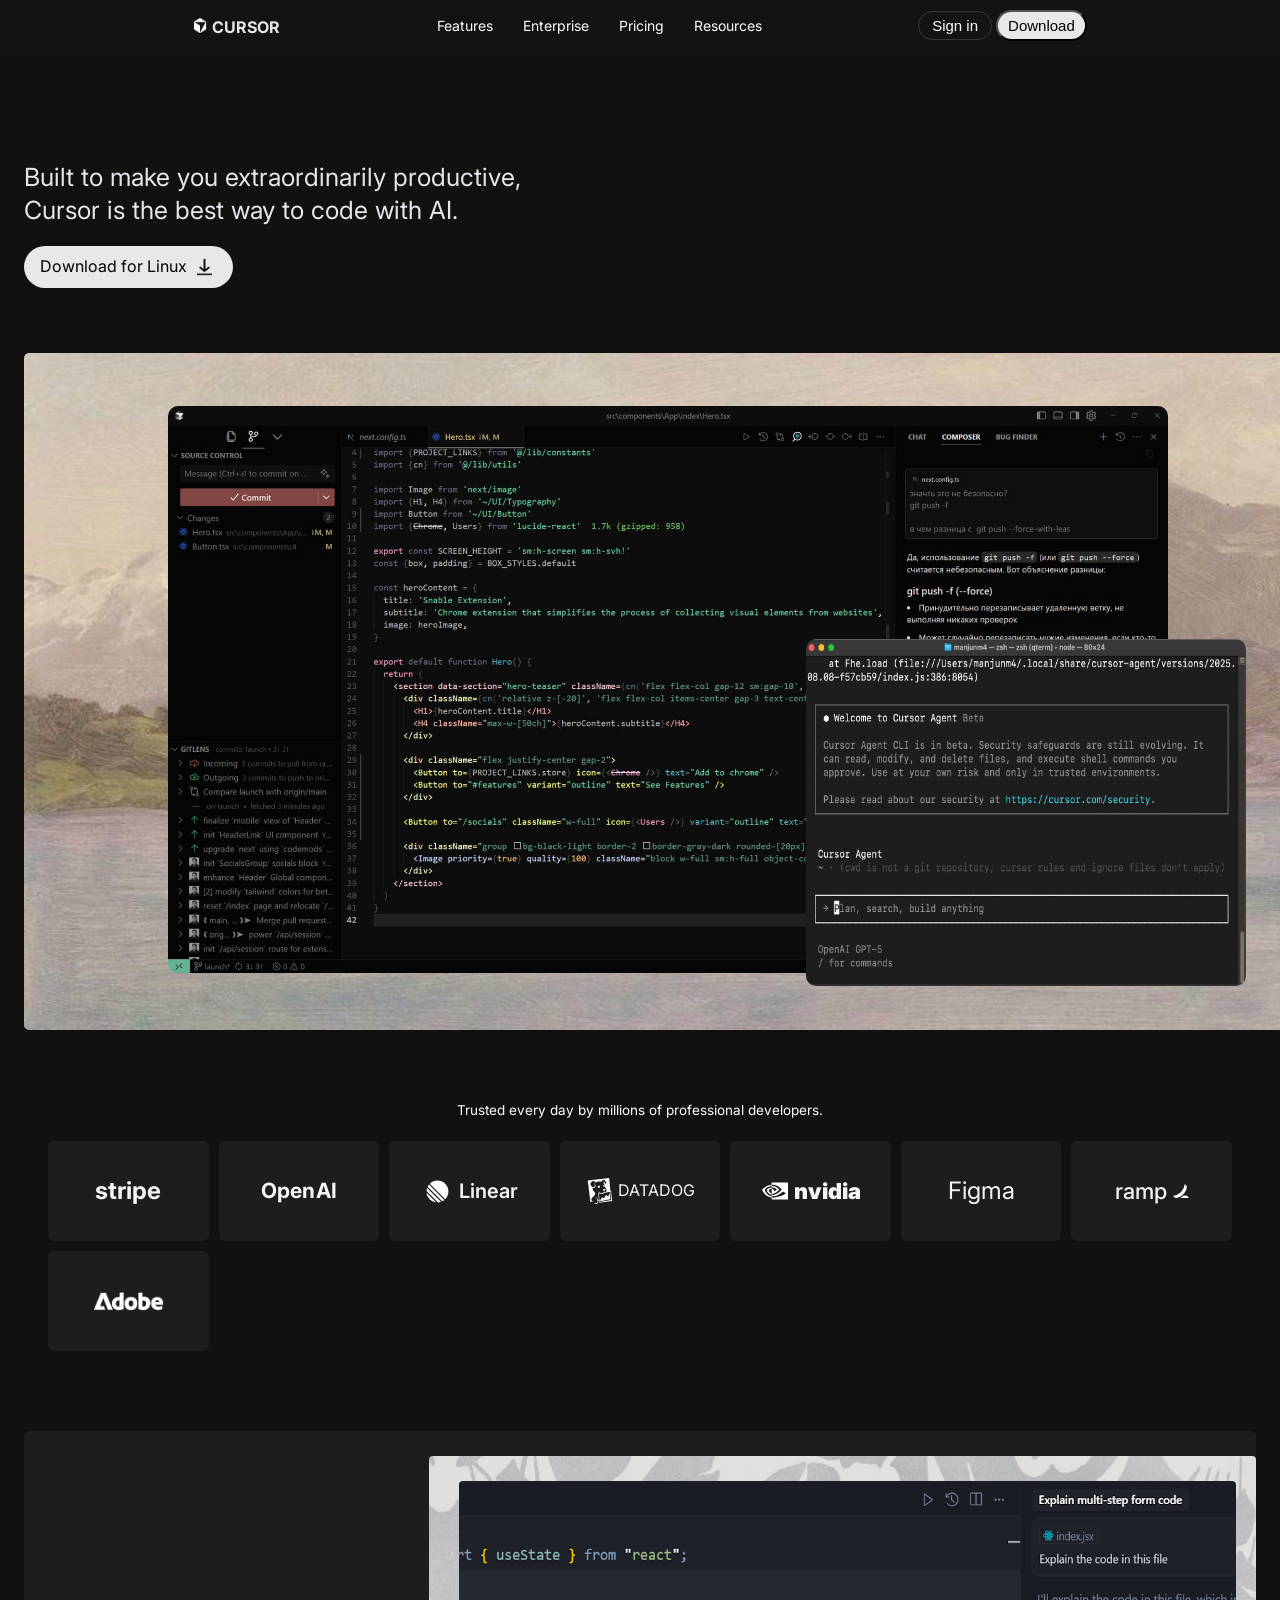
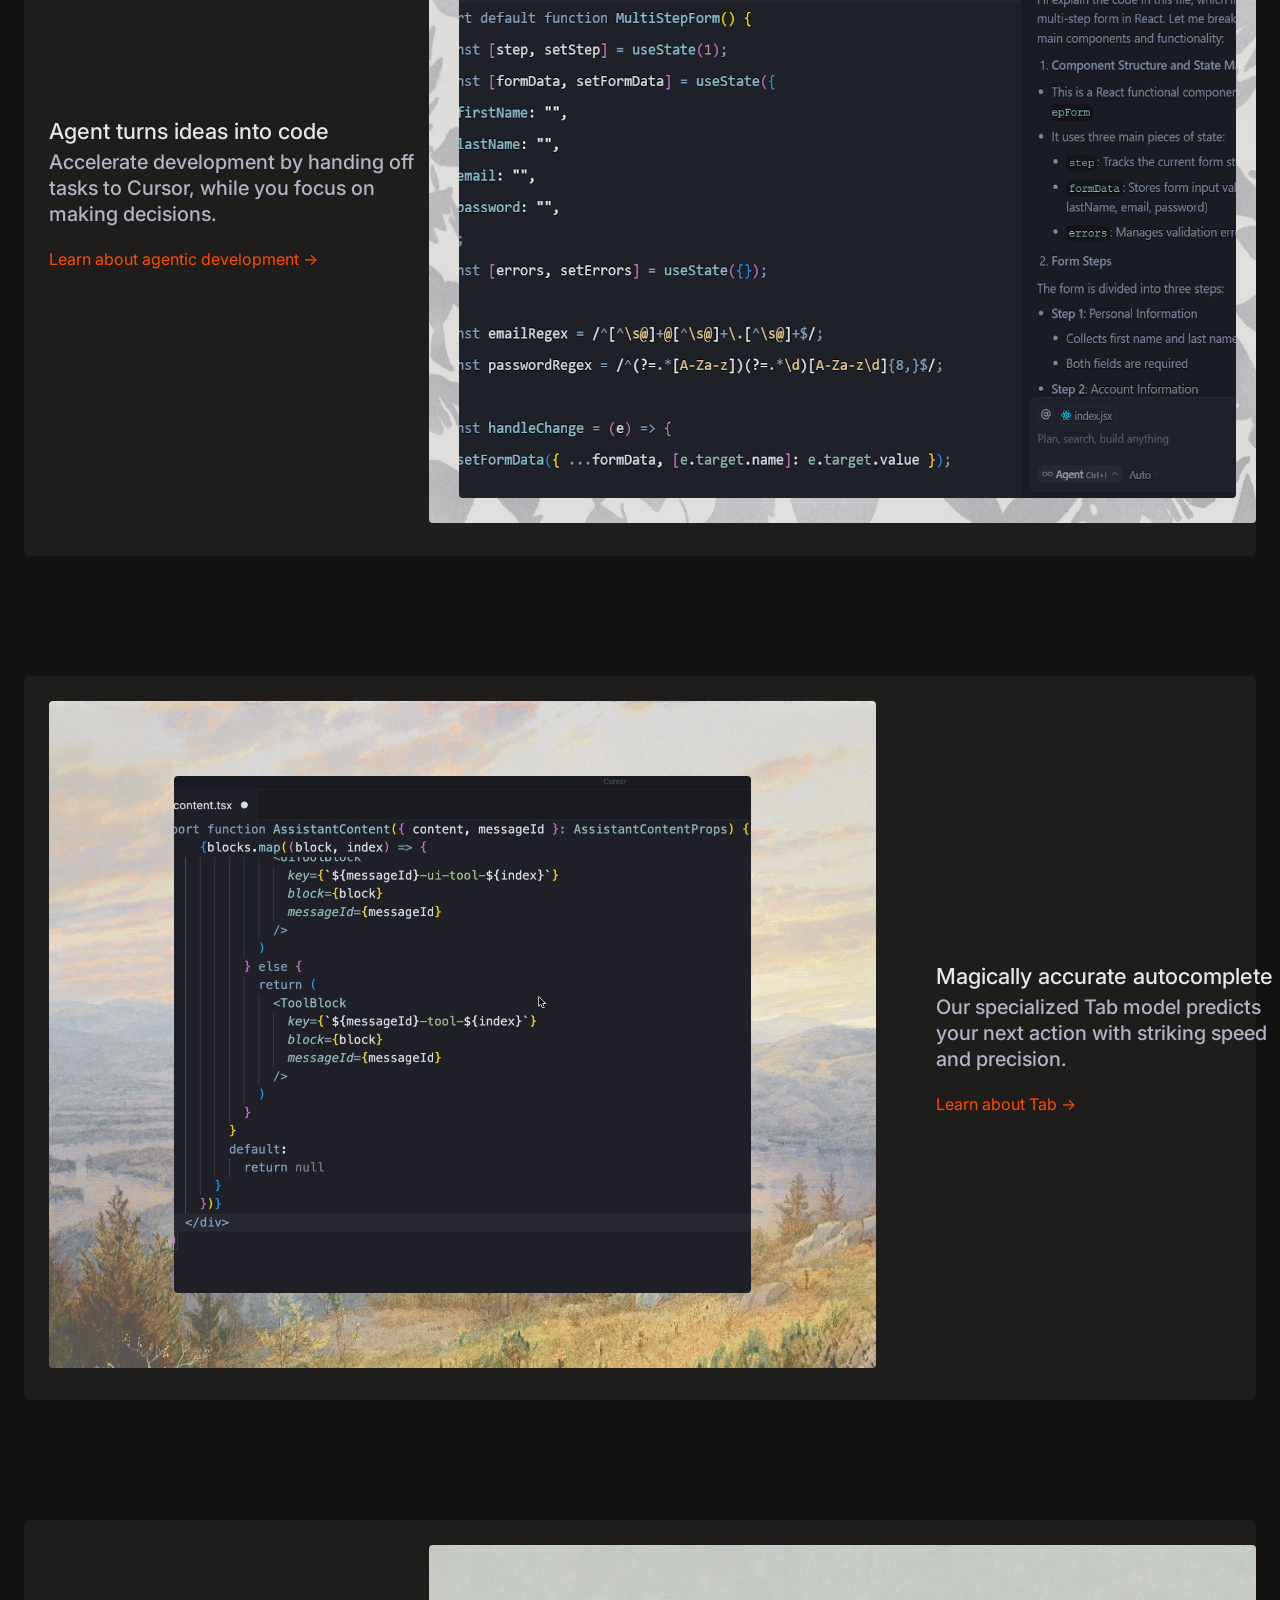
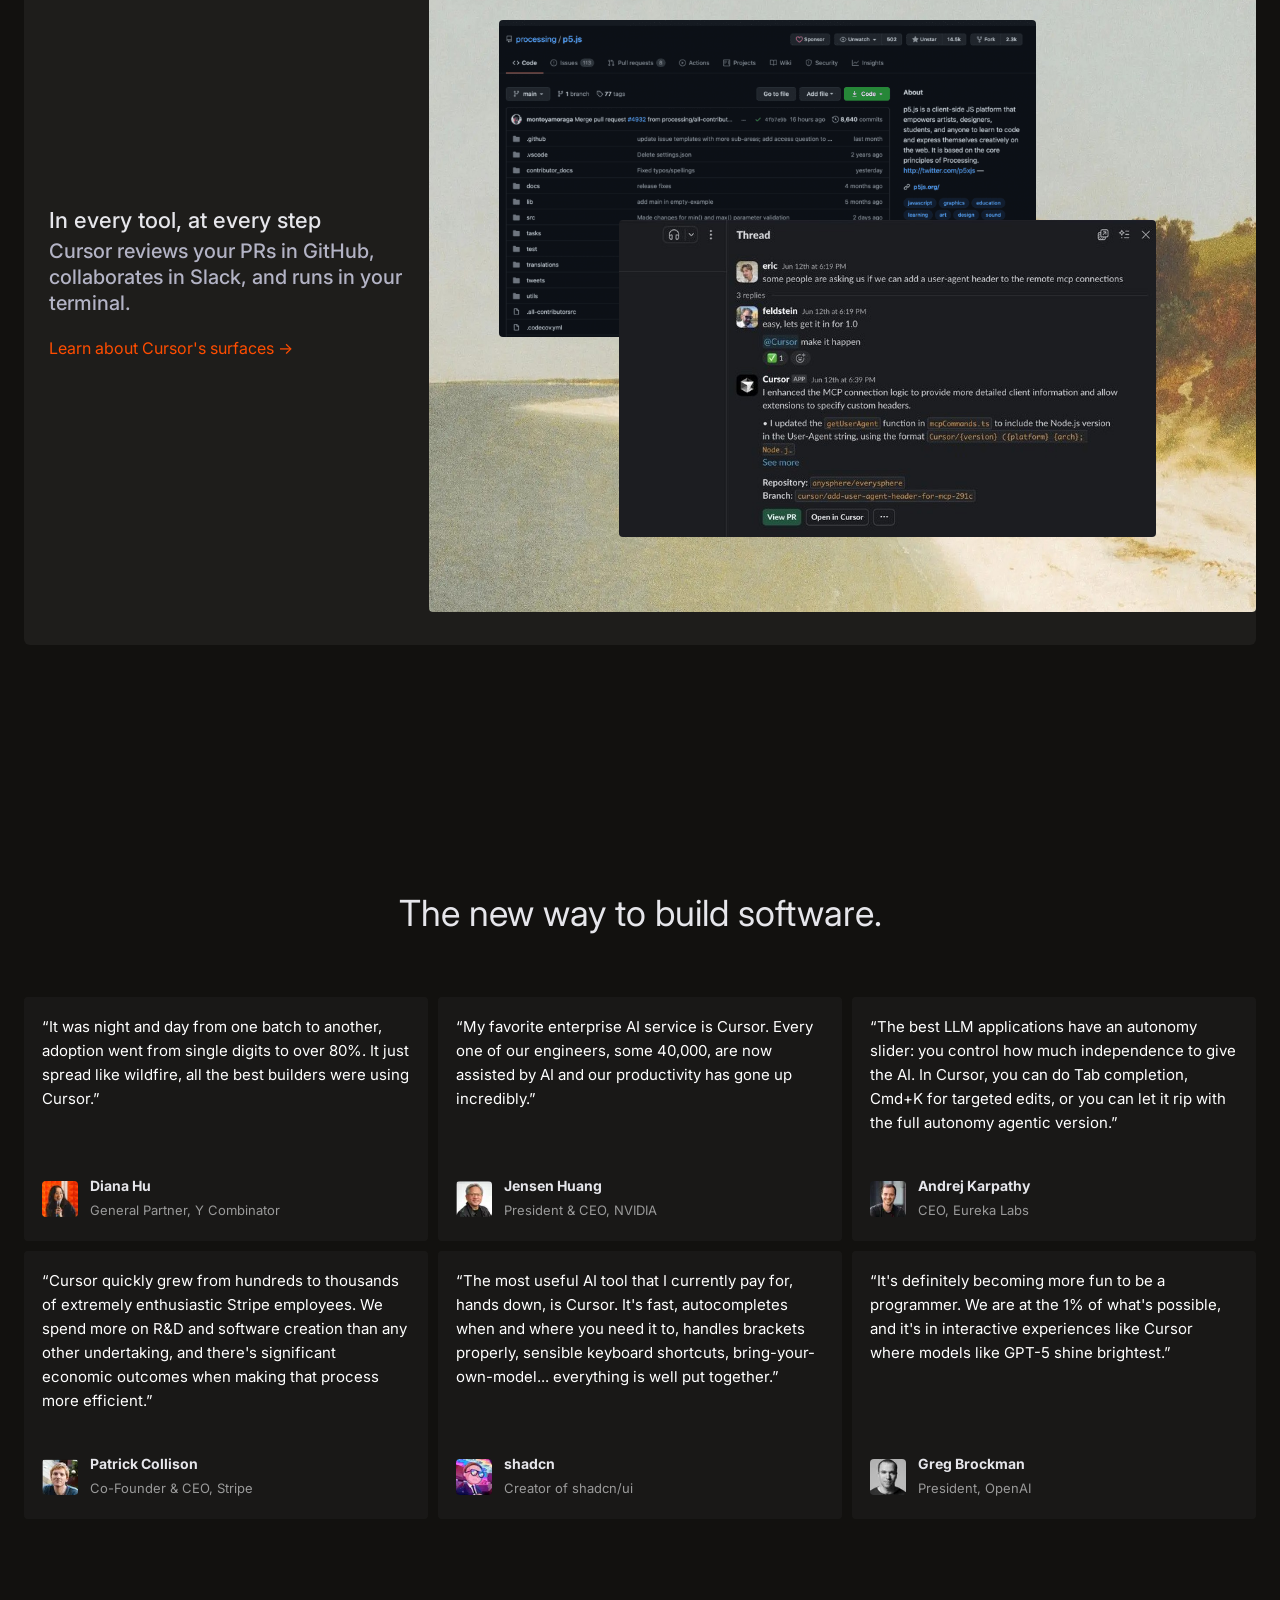
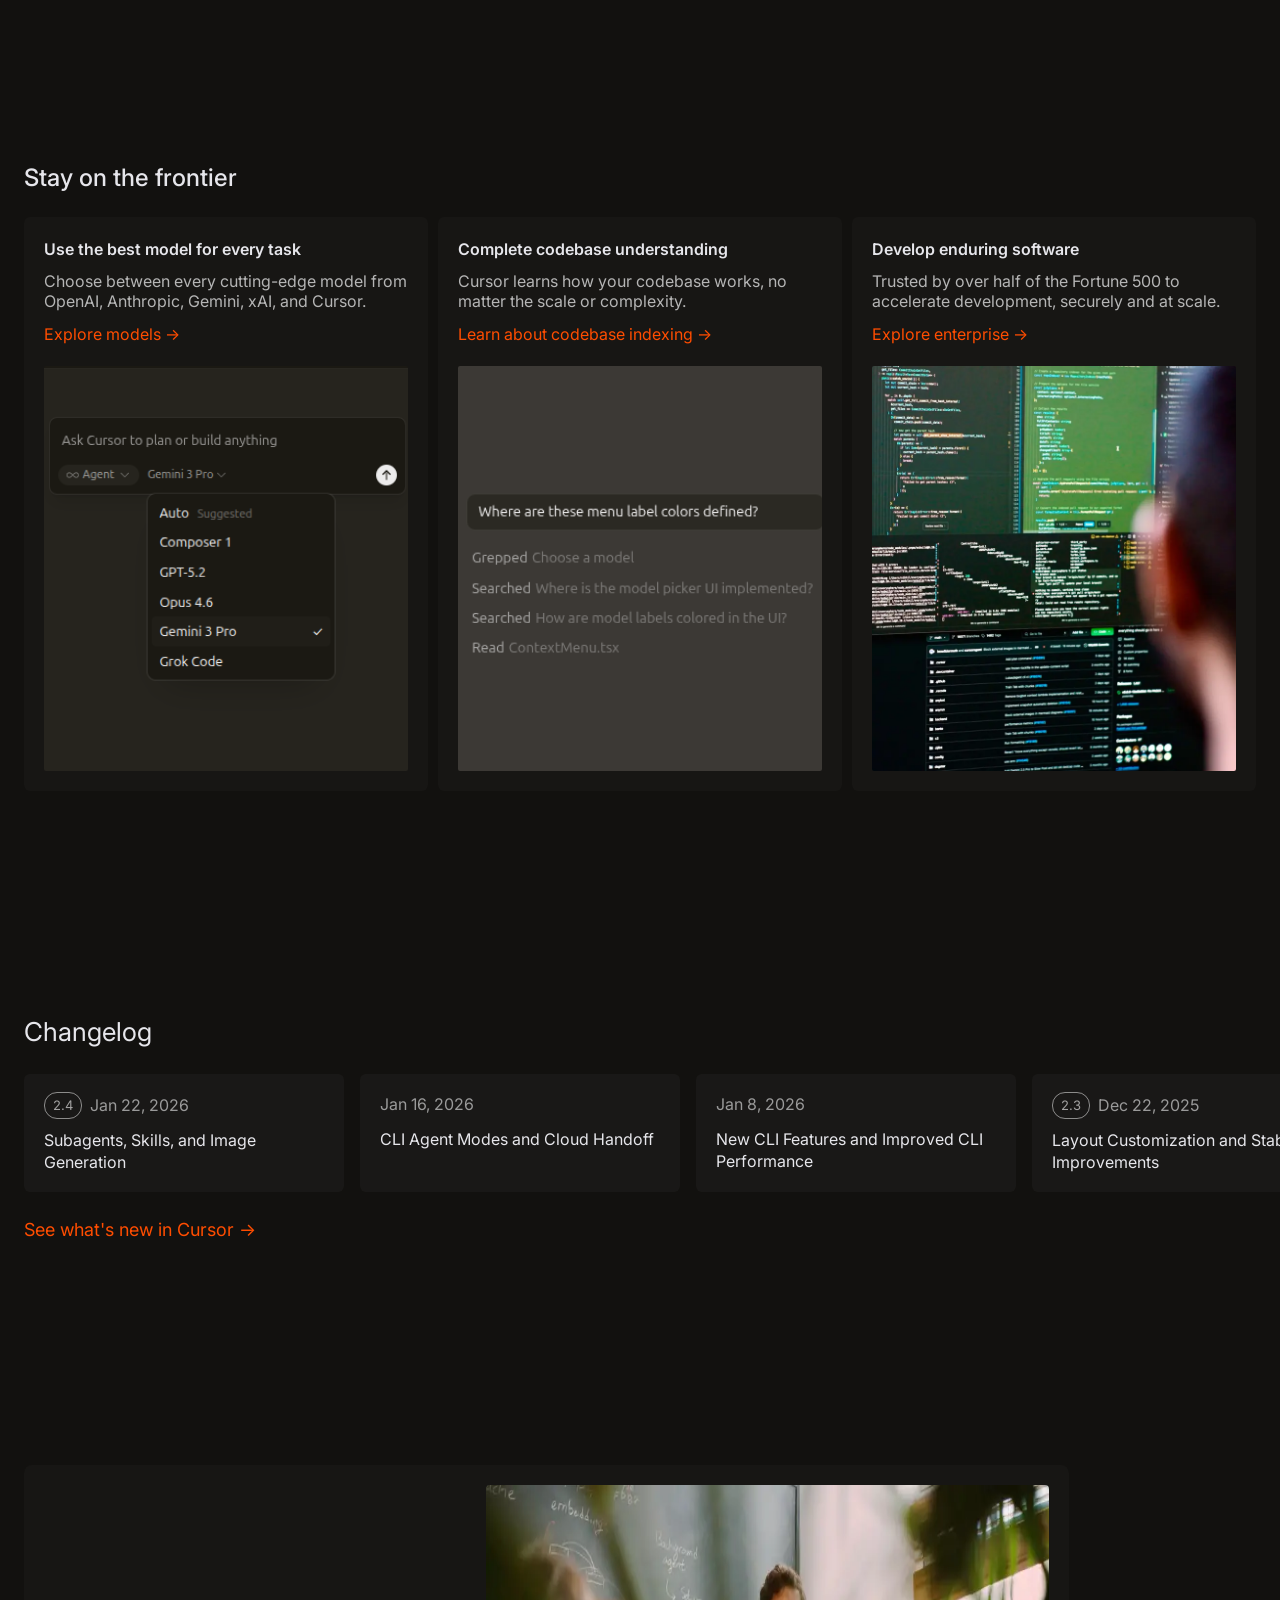
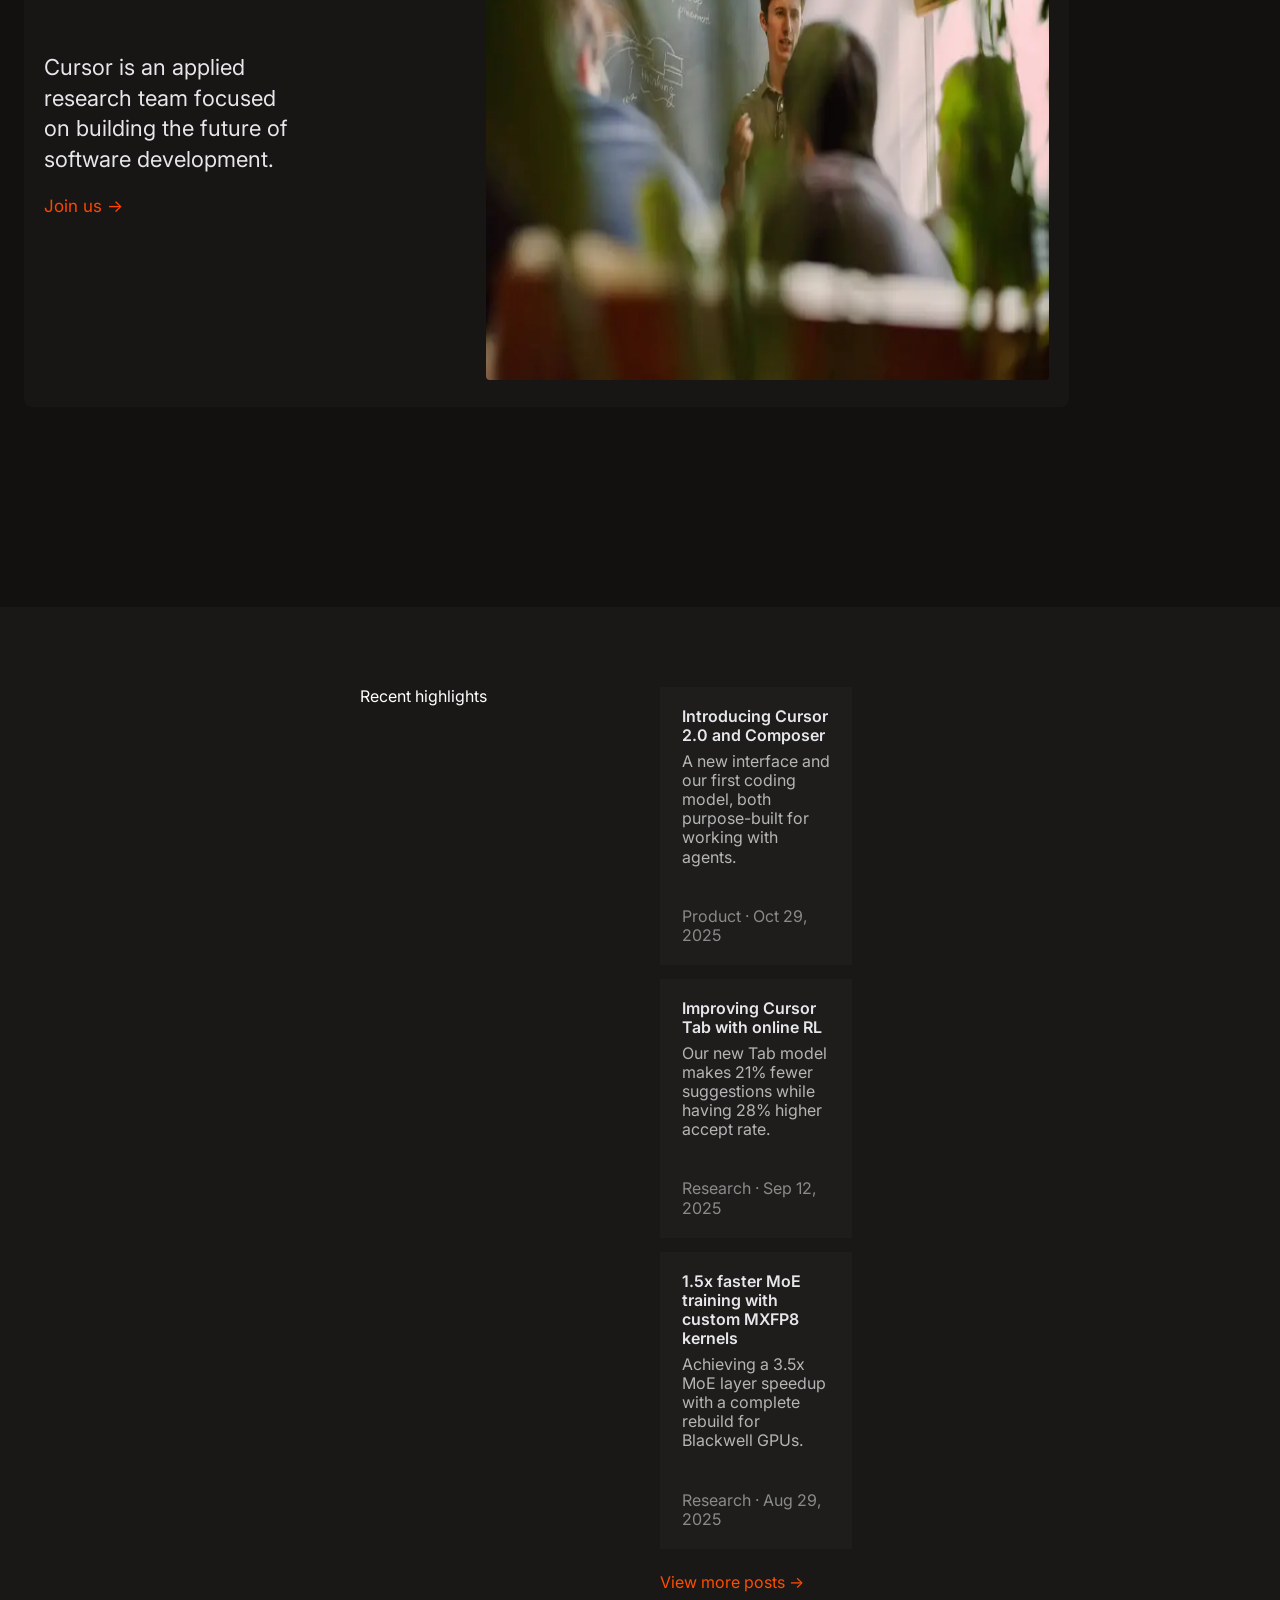
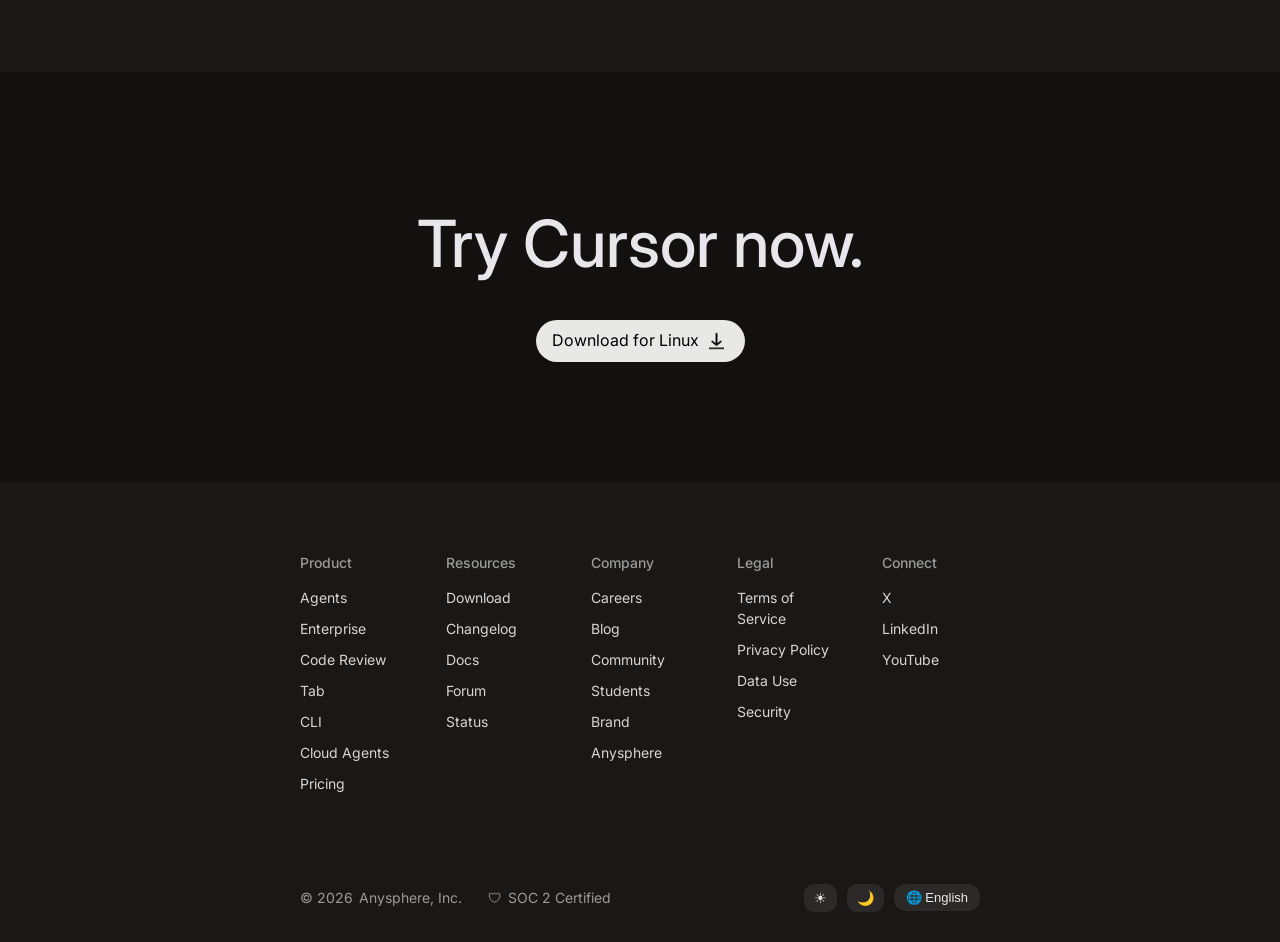
==== cursor-ai-clone/index.html @ 69568d22 "created a cursor-ai-clone" ====
<!DOCTYPE html>
<html lang="en">

<head>
    <meta charset="UTF-8" />
    <title>Cursor</title>
    <link rel="stylesheet" href="style.css" />
    <link rel="preconnect" href="https://fonts.googleapis.com">
    <link rel="preconnect" href="https://fonts.gstatic.com" crossorigin>
    <link rel="shortcut icon" href="./assets/cursor-icon.png" type="image/x-icon">
    <link href="https://fonts.googleapis.com/css2?family=Inter:wght@300;400;500;600;700&display=swap" rel="stylesheet">
</head>

<body>

    <header>
        <!-- navbar -->

        <nav class="nav">
            <div class="nav-left">
                <img src="./assets/cursor-icon.png" alt="cursor-icon" class="nav-cursor-icon">
                <h1 class="logo">CURSOR</h1>
            </div>
            <div class="nav-center">
                <ul class="nav-links">
                    <li><a href="#">Features</a></li>
                    <li><a href="#">Enterprise</a></li>
                    <li><a href="#">Pricing</a></li>
                    <li><a href="#">Resources</a></li>
                </ul>
            </div>
            <div class="nav-right">
                <button class="navbar-sign-in-btn">
                    <a href="#">Sign in</a>
                </button>

                <button class="navbar-download-btn">
                    <a href="#">Download</a>
                </button>
            </div>
        </nav>
    </header>

    <main>


        <!-- HERO -->
        <section class="hero">
            <article class="hero-text">
                <h2>Built to make you extraordinarily productive, Cursor is the best way to code with AI.</h2>
                <a href="#" class="primary-btn">
                    <p>Download for Linux</p>
                    <img src="./assets/download-icon.png" alt="download-icon">
                </a>
            </article>
            <aside class="hero-media">
                <img src="assets/hero-section-back-image.jpg" alt="background-image" class="hero-section-back-image" />
                <img src="assets/hero-section-front-image1.jpg" alt="hero-section-front-image1"
                    class="hero-section-front-image1">
                <img src="assets/hero-section-front-image2.png" alt="hero-section-front-image1"
                    class="hero-section-front-image2">
            </aside>
        </section>

        <!-- TRUSTED -->

        <section class="trusted">
            <p class="trusted-text">
                Trusted every day by millions of professional developers.
            </p>

            <div class="logo-row">
                <aside class="logo-card logo-stripe">
                    <h4>stripe</h4>
                </aside>

                <aside class="logo-card logo-openai">
                    <h4>OpenAI</h4>
                </aside>

                <aside class="logo-card logo-linear">
                    <img src="./assets/linear-icon.svg" alt="Linear">
                    <h4>Linear</h4>
                </aside>

                <aside class="logo-card logo-datadog">
                    <img src="./assets/datadog-icon.svg" alt="Datadog">
                    <h4>DATADOG</h4>
                </aside>

                <aside class="logo-card logo-nvidia">
                    <img src="./assets/nvidia-image.svg" alt="Nvidia">
                    <h4>nvidia</h4>
                </aside>

                <aside class="logo-card logo-figma">
                    <h4>Figma</h4>
                </aside>

                <aside class="logo-card logo-ramp">
                    <h4>ramp</h4>
                    <img src="./assets/ramp-icon.png" alt="Ramp">
                </aside>

                <aside class="logo-card logo-adobe">
                    <img src="./assets/Adobe-icon.png" alt="Adobe">
                </aside>
            </div>
        </section>

        <!-- FEATURES -->

        <section class="feature">
            <article class="feature1-left-section">
                <h3>Agent turns ideas into code</h3>
                <p>Accelerate development by handing off tasks to Cursor, while you focus on making decisions.</p>
                <a href="#">Learn about agentic development -> </a>
            </article>
            <picture class="feature1-right-section">
                <img src="./assets/feature-section.avif" alt="feature" class="feature-section-image" />
            </picture>
        </section>

        <section class="feature reverse">
            <aside class="feature-section2-left">
                <img src="./assets/section2-image.webp" alt="Edit feature" class="feature-section-image" />
            </aside>
            <article class="feature-section2-right">
                <h3>Magically accurate autocomplete</h3>
                <p>Our specialized Tab model predicts your next action with striking speed and precision.</p>
                <a href="#">Learn about Tab -></a>
            </article>
        </section>

        <section class="feature">
            <article>
                <h3>In every tool, at every step</h3>
                <p>Cursor reviews your PRs in GitHub, collaborates in Slack, and runs in your terminal.</p>
                <a href="#">Learn about Cursor's surfaces -></a>
            </article>
            <aside class="feature-section3-right">
                <img src="./assets/section3-image.jpg" alt="Debug feature" class="feature-section-image" />
            </aside>
        </section>

        <!-- Tetromonial section -->
        <section class="testimonials">
            <h2 class="testimonials-title">
                The new way to build software.
            </h2>

            <div class="testimonial-grid">
                <article class="testimonial-card">
                    <p class="quote">
                        “It was night and day from one batch to another, adoption went
                        from single digits to over 80%. It just spread like wildfire,
                        all the best builders were using Cursor.”
                    </p>
                    <div class="author">
                        <img src="./assets/diana-hu.webp" alt="Diana Hu">
                        <div>
                            <strong>Diana Hu</strong>
                            <span>General Partner, Y Combinator</span>
                        </div>
                    </div>
                </article>

                <article class="testimonial-card">
                    <p class="quote">
                        “My favorite enterprise AI service is Cursor. Every one of our
                        engineers, some 40,000, are now assisted by AI and our
                        productivity has gone up incredibly.”
                    </p>
                    <div class="author">
                        <img src="./assets/jensen-huang.webp" alt="Jensen Huang">
                        <div>
                            <strong>Jensen Huang</strong>
                            <span>President & CEO, NVIDIA</span>
                        </div>
                    </div>
                </article>

                <article class="testimonial-card">
                    <p class="quote">
                        “The best LLM applications have an autonomy slider: you control how much independence to give
                        the AI. In Cursor, you can do Tab completion, Cmd+K for targeted edits, or you can let it rip
                        with the full autonomy agentic version.”
                    </p>
                    <div class="author">
                        <img src="./assets/andrej-karpathy.webp" alt="Andrej Karpathy">
                        <div>
                            <strong>Andrej Karpathy</strong>
                            <span>CEO, Eureka Labs</span>
                        </div>
                    </div>
                </article>

                <article class="testimonial-card">
                    <p class="quote">
                        “Cursor quickly grew from hundreds to thousands of extremely enthusiastic Stripe employees. We
                        spend more on R&D and software creation than any other undertaking, and there's significant
                        economic outcomes when making that process more efficient.”
                    </p>
                    <div class="author">
                        <img src="./assets/patrick-collison.webp" alt="Patrick Collison">
                        <div>
                            <strong>Patrick Collison</strong>
                            <span>Co-Founder & CEO, Stripe</span>
                        </div>
                    </div>
                </article>

                <article class="testimonial-card">
                    <p class="quote">
                        “The most useful AI tool that I currently pay for, hands down, is Cursor. It's fast,
                        autocompletes when and where you need it to, handles brackets properly, sensible keyboard
                        shortcuts, bring-your-own-model... everything is well put together.”
                    </p>
                    <div class="author">
                        <img src="./assets/shadcn.webp" alt="shadcn">
                        <div>
                            <strong>shadcn</strong>
                            <span>Creator of shadcn/ui</span>
                        </div>
                    </div>
                </article>

                <article class="testimonial-card">
                    <p class="quote">
                        “It's definitely becoming more fun to be a programmer. We are at the 1% of what's possible, and
                        it's in interactive experiences like Cursor where models like GPT-5 shine brightest.”
                    </p>
                    <div class="author">
                        <img src="./assets/greg-brockman.webp" alt="Greg Brockman">
                        <div>
                            <strong>Greg Brockman</strong>
                            <span>President, OpenAI</span>
                        </div>
                    </div>
                </article>
            </div>
        </section>

        <!-- use Cases/Stories -->

        <section class="frontier">
            <h2 class="frontier-title">Stay on the frontier</h2>

            <div class="frontier-grid">

                <!-- Card 1 -->
                <article class="frontier-card">
                    <h3>Use the best model for every task</h3>
                    <p>
                        Choose between every cutting-edge model from OpenAI,
                        Anthropic, Gemini, xAI, and Cursor.
                    </p>
                    <a href="#" class="frontier-link">Explore models -> </a>

                    <div class="frontier-media media-image">
                        <img src="./assets/use-cases-card1.png" alt="use-cases-card1">
                    </div>
                </article>

                <!-- Card 2 -->
                <article class="frontier-card">
                    <h3>Complete codebase understanding</h3>
                    <p>
                        Cursor learns how your codebase works, no matter the scale
                        or complexity.
                    </p>
                    <a href="#" class="frontier-link">Learn about codebase indexing -> </a>

                    <div class="frontier-media media-image">
                        <img src="./assets/use-cases-card2.png" alt="use-cases-card2">
                    </div>
                </article>

                <!-- Card 3 -->
                <article class="frontier-card">
                    <h3>Develop enduring software</h3>
                    <p>
                        Trusted by over half of the Fortune 500 to accelerate
                        development, securely and at scale.
                    </p>
                    <a href="#" class="frontier-link">Explore enterprise -> </a>

                    <div class="frontier-media media-image">
                        <img src="./assets/use-cases-card-3.webp" alt="use-cases-card-3">
                    </div>
                </article>

            </div>
        </section>

        <!-- CHANGELOG -->

        <section class="changelog">
            <h2 class="changelog-title">Changelog</h2>

            <div class="changelog-row">
                <article class="changelog-card">
                    <div class="card-meta">
                        <span class="version">2.4</span>
                        <span class="date">Jan 22, 2026</span>
                    </div>
                    <h3>Subagents, Skills, and Image Generation</h3>
                </article>

                <article class="changelog-card">
                    <div class="card-meta">
                        <span class="date">Jan 16, 2026</span>
                    </div>
                    <h3>CLI Agent Modes and Cloud Handoff</h3>
                </article>

                <article class="changelog-card">
                    <div class="card-meta">
                        <span class="date">Jan 8, 2026</span>
                    </div>
                    <h3>New CLI Features and Improved CLI Performance</h3>
                </article>

                <article class="changelog-card">
                    <div class="card-meta">
                        <span class="version">2.3</span>
                        <span class="date">Dec 22, 2025</span>
                    </div>
                    <h3>Layout Customization and Stability Improvements</h3>
                </article>
            </div>

            <a href="#" class="changelog-link">
                See what's new in Cursor ->
            </a>
        </section>


        <!-- team and about -->
        <section class="careers">
            <div class="careers-inner">

                <!-- Left content -->
                <div class="careers-text">
                    <p class="careers-description">
                        Cursor is an applied research team focused on building the
                        future of software development.
                    </p>

                    <a href="#" class="careers-link">
                        Join us ->
                    </a>
                </div>

                <!-- Right image -->
                <div class="careers-image">
                    <img src="./assets/homepage-team-photo.webp" alt="Team discussion">
                </div>

            </div>
        </section>

    </main>

    <!-- highlits -->

    <section class="highlights">
        <div class="highlights-inner">
            <div class="highlights-left">
                <p class="section-label">Recent highlights</p>
            </div>

            <div class="highlights-right">
                <article class="highlight-card">
                    <h3>Introducing Cursor 2.0 and Composer</h3>
                    <p>
                        A new interface and our first coding model, both purpose-built
                        for working with agents.
                    </p>
                    <span class="meta">Product · Oct 29, 2025</span>
                </article>

                <article class="highlight-card">
                    <h3>Improving Cursor Tab with online RL</h3>
                    <p>
                        Our new Tab model makes 21% fewer suggestions while having
                        28% higher accept rate.
                    </p>
                    <span class="meta">Research · Sep 12, 2025</span>
                </article>

                <article class="highlight-card">
                    <h3>1.5x faster MoE training with custom MXFP8 kernels</h3>
                    <p>
                        Achieving a 3.5x MoE layer speedup with a complete rebuild
                        for Blackwell GPUs.
                    </p>
                    <span class="meta">Research · Aug 29, 2025</span>
                </article>

                <a href="#" class="view-more">View more posts →</a>
            </div>
        </div>
    </section>

    <!-- FINAL CTA -->
    <section class="final-cta">
        <h3>Try Cursor now.</h3>
        <a href="#" class="primary-btn">
            <p>Download for Linux</p>
            <img src="./assets/download-icon.png" alt="download-icon">
        </a>

    </section>

    <!-- FOOTER -->

    <footer class="footer">
        <div class="footer-grid">
            <div class="footer-col">
                <h5>Product</h5>
                <a href="#">Agents</a>
                <a href="#">Enterprise</a>
                <a href="#">Code Review</a>
                <a href="#">Tab</a>
                <a href="#">CLI</a>
                <a href="#">Cloud Agents</a>
                <a href="#">Pricing</a>
            </div>

            <div class="footer-col">
                <h5>Resources</h5>
                <a href="#">Download</a>
                <a href="#">Changelog</a>
                <a href="#">Docs</a>
                <a href="#">Forum</a>
                <a href="#">Status</a>
            </div>

            <div class="footer-col">
                <h5>Company</h5>
                <a href="#">Careers</a>
                <a href="#">Blog</a>
                <a href="#">Community</a>
                <a href="#">Students</a>
                <a href="#">Brand</a>
                <a href="#">Anysphere</a>
            </div>

            <div class="footer-col">
                <h5>Legal</h5>
                <a href="#">Terms of Service</a>
                <a href="#">Privacy Policy</a>
                <a href="#">Data Use</a>
                <a href="#">Security</a>
            </div>

            <div class="footer-col">
                <h5>Connect</h5>
                <a href="#">X</a>
                <a href="#">LinkedIn</a>
                <a href="#">YouTube</a>
            </div>
        </div>

        <div class="footer-bottom">
            <h3>
                <p>© 2026</p>
                <p class="footer-p1"> Anysphere, Inc. </p>
                <p>🛡</p>
                <p class="footer-p2"> SOC 2 Certified </p>
            </h3>

            <div class="footer-controls">
                <button class="icon-btn">☀</button>
                <button class="icon-btn">🌙</button>
                <button class="lang-btn">🌐 English</button>
            </div>
        </div>
    </footer>

</body>

</html>
---- cursor-ai-clone/style.css ----
* {
  margin: 0;
  padding: 0;
  box-sizing: border-box;
}

body {
  font-family: 'Inter', sans-serif;
  background-color: rgba(6, 5, 3, 0.95);
  color: #e6e6eb;
  line-height: 1.6;
  ::selection {
    background-color: rgba(255, 255, 255, 0.1);
  }
}

a {
  color: inherit;
  text-decoration: none;
}

/* ================= NAV ================= */

header {
  position: sticky;
  top: 0%;
  background-color: rgb(19, 19, 19);
  z-index: 10;
}

.nav {
  margin: auto;
  padding: 10px 115px 10px 115px;
  display: flex;
  justify-content: space-around;
  align-items: center;
}

.nav-left {
  display: flex;
  align-items: center;
  gap: 5px;
}

.logo {
  font-size: 16px;
  padding-top: 5px;
  cursor: pointer;
}

.nav-cursor-icon {
  width: 1.1vw;
  cursor: pointer;
}

.nav-links {
  list-style: none;
  display: flex;
  gap: 30px;
}

.nav-links a {
  font-size: 14px;
  color: #fff;
}

.nav-links a:hover {
  color: rgba(255, 255, 255, 0.8);
}

.navbar-sign-in-btn {
  background: transparent;
  color: #fff;
  font-size: 15px;
  border: 1px solid rgba(255, 255, 255, 0.15);
  border-radius: 100px;
  padding: 5px 13px;
  font-weight: 400;
}

.navbar-download-btn {
  background: rgba(255, 255, 255, 0.9);
  color: #000;
  font-size: 15px;
  padding: 5px 10px;
  border-radius: 100px;
  font-weight: 400;
}

.navbar-download-btn:hover {
  animation-duration: 1s;
  background: rgba(255, 255, 255, 0.8);
}

/* ================= MAIN ================= */

main {
  max-width: 1350px;
  margin: auto;
  padding: 80px 24px;
}

/* ================= HERO ================= */

.hero {
  gap: 60px;
  align-items: center;
  margin: 30px 0 80px 0;
}

.hero-media {
  margin: 65px 0 0 0;
  width: 1300px;
  height: 667px;
  position: relative;
}

.hero-section-back-image {
  width: 1300px;
  height: 677px;
  border-radius: 5px;
}

.hero-section-front-image1 {
  position: absolute;
  width: 1000px;
  height: 567px;
  right: 12%;
  top: 8%;
  border-radius: 10px;
}

.hero-section-front-image2 {
  position: absolute;
  width: 440px;
  height: 347px;
  right: 6%;
  top: 43%;
  border-radius: 10px;
}

.hero-text h2 {
  font-size: 25px;
  margin-bottom: 20px;
  font-weight: 400;
  width: 550px;
  line-height: 1.3;
}

.primary-btn {
  display: flex;
  align-items: center;
  gap: 5px;
  width: fit-content;
  background: rgba(255, 255, 255, 0.9);
  color: #000;
  padding: 8px 16px;
  border-radius: 100px;
}

.primary-btn:hover {
  background: rgba(255, 255, 255, 0.8);
}

.primary-btn img {
  width: 25px;
  height: 20px;
}

/* trusted Section */
.trusted {
  padding: 0 24px 80px 24px;
  text-align: center;
}

.trusted-text {
  font-size: 13.5px;
  color: #fff;
  margin-bottom: 20px;
}

/* Grid */
.logo-row {
  display: grid;
  grid-template-columns: repeat(auto-fit, minmax(140px, 1fr));
  gap: 10px;
}

/* Shared card style */
.logo-card {
  background: rgba(255, 255, 255, 0.05);
  border-radius: 6px;
  padding: 50px 10px;
  height: 72px;
  display: flex;
  align-items: center;
  justify-content: center;
  gap: 4px;
}

/* Shared text */
.logo-card h4 {
  font-size: 18px;
  font-weight: 600;
  color: #f5f5f5;
}

/* Shared icon */
.logo-card img {
  height: 18px;
  width: auto;
  filter: contrast(0) brightness(200%);
}

.logo-stripe h4 {
  font-weight: bolder;
  font-size: 24px;
}

.logo-openai h4 {
  font-weight: bold;
  font-size: 21px;
  letter-spacing: 0.2px;
}

.logo-linear img {
  height: 35px;
}

.logo-linear h4 {
  font-size: 20px;
}

.logo-datadog img {
  height: 30px;
}

.logo-datadog h4 {
  font-weight: 400;
  font-size: 16px;
}

.logo-nvidia img {
  height: 30px;
}

.logo-nvidia h4 {
  font-size: 22px;
  font-weight: 900;
}

.logo-figma h4 {
  font-weight: 400;
  font-size: 24px;
}

.logo-ramp {
  gap: 6px;
}

.logo-ramp img {
  height: 14px;
}

.logo-ramp h4 {
  font-size: 22px;
  font-weight: 500;
}

.logo-adobe img {
  height: 40px;
}

/* ================= FEATURES ================= */

.feature {
  display: grid;
  grid-template-columns: 1fr 1fr;
  gap: 10px;
  align-items: center;
  margin-bottom: 120px;
  background-color: rgba(255, 255, 255, 0.05);
  padding: 25px;
  border-radius: 6px;
  position: relative;
}

.feature:hover {
  background-color: rgba(255, 255, 255, 0.06);
}

.feature h3 {
  font-size: 22px;
  font-weight: 500;
}

.feature p {
  font-size: 20px;
  font-weight: 500;
  color: #b3b3c5;
  margin-bottom: 20px;
  width: 370px;
  line-height: 1.3;
}

.feature a {
  color: #ff4d00;
}

.feature-section-image {
  width: 827px;
  height: 667px;
  border-radius: 4px;
}

.feature1-right-section:before {
  content: '';
  background-image: url(./assets/feature1-image.png);
  background-size: cover;
  background-position: center;
  background-size: 999px 617px;
  position: absolute;
  width: 777px;
  height: 617px;
  border-radius: 4px;
  z-index: 1;
  top: 50px;
  right: 20px;
}

.feature-section2-right {
  padding-left: 50px;
}

.feature-section2-left::before {
  content: '';
  background-image: url(./assets/feature2-image.png);
  background-size: cover;
  background-position: center;
  position: absolute;
  width: 577px;
  height: 517px;
  border-radius: 4px;
  z-index: 1;
  top: 100px;
  left: 150px;
}

.feature-section3-right:before {
  content: '';
  background-image: url(./assets/feature3-image1.png);
  background-size: cover;
  background-position: center;
  position: absolute;
  width: 537px;
  height: 317px;
  border-radius: 4px;
  z-index: 1;
  top: 100px;
  right: 220px;
}

.feature-section3-right::after {
  content: '';
  background-image: url(./assets/feature3-image2.jpeg);
  background-size: cover;
  background-position: center;
  position: absolute;
  width: 537px;
  height: 317px;
  border-radius: 4px;
  z-index: 1;
  top: 300px;
  right: 100px;
}

/* ================ teromonial ====================== */

/* Section */
.testimonials {
  padding: 120px 0;
}

/* Title */
.testimonials-title {
  text-align: center;
  font-size: 36px;
  font-weight: 400;
  margin-bottom: 54px;
}

/* Grid */
.testimonial-grid {
  margin: 0 auto;
  display: grid;
  grid-template-columns: repeat(3, 1fr);
  gap: 10px;
}

/* Card */
.testimonial-card {
  background: rgba(255, 255, 255, 0.03);
  border-radius: 4px;
  padding: 18px;
  display: flex;
  flex-direction: column;
  justify-content: space-between;
}

/* Quote */
.quote {
  font-size: 15px;
  line-height: 1.6;
  color: #fff;
  margin-bottom: 40px;
}

/* Author */
.author {
  display: flex;
  align-items: center;
  gap: 12px;
}

.author img {
  width: 36px;
  height: 36px;
  border-radius: 4px;
  object-fit: cover;
}

.author strong {
  font-size: 14px;
  display: block;
}

.author span {
  font-size: 13px;
  color: #9a9a9a;
}

/* ============ Use Cases/Stories =============== */

/* Section */
.frontier {
  padding: 120px 0;
}

.frontier-title {
  font-size: 24px;
  font-weight: 500;
  margin-bottom: 20px;
}

/* Grid */
.frontier-grid {
  display: grid;
  grid-template-columns: repeat(3, 1fr);
  gap: 10px;
}

/* Card */
.frontier-card {
  background: rgba(255, 255, 255, 0.02);
  border-radius: 6px;
  padding: 20px;
  display: flex;
  flex-direction: column;
}

/* Text */
.frontier-card h3 {
  font-size: 16px;
  font-weight: 600;
  margin-bottom: 8px;
}

.frontier-card p {
  font-size: 16px;
  color: #b5b5b5;
  line-height: 1.3;
  margin-bottom: 10px;
}

/* Link */
.frontier-link {
  font-size: 16px;
  color: #ff4d00;
  text-decoration: none;
  margin-bottom: 18px;
  width: fit-content;
}

.frontier-link:hover {
  color: rgba(255, 77, 0, 0.6);
}

/* Media area */
.frontier-media {
  flex: 1;
  border-radius: 2px;
  overflow: hidden;
  display: flex;
  align-items: center;
  justify-content: center;
}

.ui-placeholder {
  font-size: 13px;
  color: #9a9a9a;
  text-align: center;
}

/* Image card */
.media-image img {
  width: 100%;
  height: 45vh;
  object-fit: cover;
}

/* ================= CHANGELOG ================= */

/* Section */
.changelog {
  padding: 100px 0;
}

.changelog-title {
  font-size: 26px;
  font-weight: 400;
  margin-bottom: 22px;
}

/* Row */
.changelog-row {
  display: grid;
  grid-template-columns: repeat(4, 1fr);
  gap: 16px;
  margin-bottom: 24px;
}

/* Card */
.changelog-card {
  background: rgba(255, 255, 255, 0.03);
  border-radius: 6px;
  padding: 18px 20px;
  width: 320px;
}

.changelog-card:hover {
  cursor: pointer;
  background: rgba(255, 255, 255, 0.06);
}

.changelog-card h3 {
  font-size: 16px;
  font-weight: 400;
  line-height: 1.4;
}

/* Meta */
.card-meta {
  display: flex;
  align-items: center;
  gap: 8px;
  margin-bottom: 10px;
}

.version {
  font-size: 13px;
  padding: 2px 8px;
  border-radius: 13px;
  border: rgba(255, 255, 255, 0.5) solid 1px;
  color: rgba(255, 255, 255, 0.6);
}

.date {
  font-size: 16px;
  color: #9a9a9a;
}

/* Link */
.changelog-link {
  font-size: 18px;
  color: #ff4d00;
  text-decoration: none;
}

.changelog-link:hover {
  color: rgba(255, 77, 0, 0.6);
}

/* ============== team and about ============= */

/* Section */
.careers {
  padding: 120px 0;
  width: fit-content;
}

/* Container */
.careers-inner {
  margin: 0 auto;
  display: grid;
  grid-template-columns: 1fr 1.4fr;
  gap: 40px;
  background: rgba(255, 255, 255, 0.02);
  border-radius: 8px;
  padding: 20px;
}

/* Text */
.careers-text {
  display: flex;
  flex-direction: column;
  justify-content: center;
  width: 20vw;
}

.careers-description {
  font-size: 22px;
  line-height: 1.4;
  margin-bottom: 18px;
  max-width: 420px;
}

/* CTA */
.careers-link {
  font-size: 17px;
  color: rgb(255, 70, 0);
  text-decoration: none;
  width: fit-content;
}

.careers-link:hover {
  text-decoration: underline;
}

.careers-image img {
  width: 44vw;
  height: 55vh;
  border-radius: 4px;
}

/* ==============highlight ================== */

/* Section */
.highlights {
  width: 100%;
  line-height: 1.2;
  margin-bottom: 120px;
  padding: 80px 360px;
  background: rgba(255, 255, 255, 0.03);
}

.highlights-inner {
  display: grid;
  grid-template-columns: 240px 1fr;
  gap: 60px;
}

/* Left label */
.section-label {
  font-size: 16px;
  color: #fff;
}

/* Right column */
.highlights-right {
  display: flex;
  width: 74%;
  flex-direction: column;
  gap: 14px;
}

/* Cards */
.highlight-card {
  background: rgba(255, 255, 255, 0.02);
  padding: 20px 22px;
}

.highlight-card:hover {
  cursor: pointer;
  background: rgba(255, 255, 255, 0.04);
}

.highlight-card h3 {
  font-size: 16px;
  font-weight: 600;
  margin-bottom: 6px;
}

.highlight-card p {
  font-size: 16px;
  color: #b5b5b5;
  margin-bottom: 40px;
  font-weight: 400;
}

.highlight-card .meta {
  font-size: 16px;
  color: #8a8a8a;
}

/* View more */
.view-more {
  margin-top: 10px;
  font-size: 16px;
  color: #ff4d00;
  text-decoration: none;
  width: fit-content;
}

/* ================= FINAL CTA ================= */

.final-cta {
  text-align: center;
  margin-bottom: 120px;
  display: flex;
  flex-direction: column;
}

.final-cta h3 {
  font-size: 65px;
  font-family: 'Inter', sans-serif;
  font-weight: 500;
  margin-bottom: 24px;
}

.final-cta a {
  width: fit-content;
  margin: auto;
}

/* ================= FOOTER ================= */

.footer {
  padding: 70px 300px 30px 300px;
  background-color: rgba(255, 255, 255, 0.03);
  line-height: 1.5;
}

/* Grid */
.footer-grid {
  display: grid;
  grid-template-columns: repeat(5, 1fr);
  gap: 48px;
  margin-bottom: 60px;
}

/* Column */
.footer-col h5 {
  font-size: 14px;
  font-weight: 500;
  color: #9a9a9a;
  margin-bottom: 14px;
}

.footer-col a {
  display: block;
  font-size: 14px;
  color: #eaeaea;
  text-decoration: none;
  margin-bottom: 10px;
  opacity: 0.9;
}

/* Bottom bar */
.footer-bottom {
  display: flex;
  justify-content: space-between;
  align-items: center;
  padding-top: 20px;
}

.footer-bottom h3 {
  font-size: 14px;
  color: #9a9a9a;
  font-weight: 400;
  display: flex;
  gap: 6px;
}

.footer-p1:hover,
.footer-p2:hover {
  color: rgb(255, 255, 255);
}

.footer-p1 {
  margin-right: 20px;
}

/* Controls */
.footer-controls {
  display: flex;
  align-items: center;
  gap: 10px;
}

.icon-btn {
  background: rgba(255, 255, 255, 0.08);
  border: none;
  color: #eaeaea;
  padding: 6px 10px;
  border-radius: 10px;
  cursor: pointer;
  font-size: 14px;
}

.lang-btn {
  background: rgba(255, 255, 255, 0.08);
  border: none;
  color: #eaeaea;
  padding: 6px 12px;
  border-radius: 12px;
  cursor: pointer;
  font-size: 13px;
}
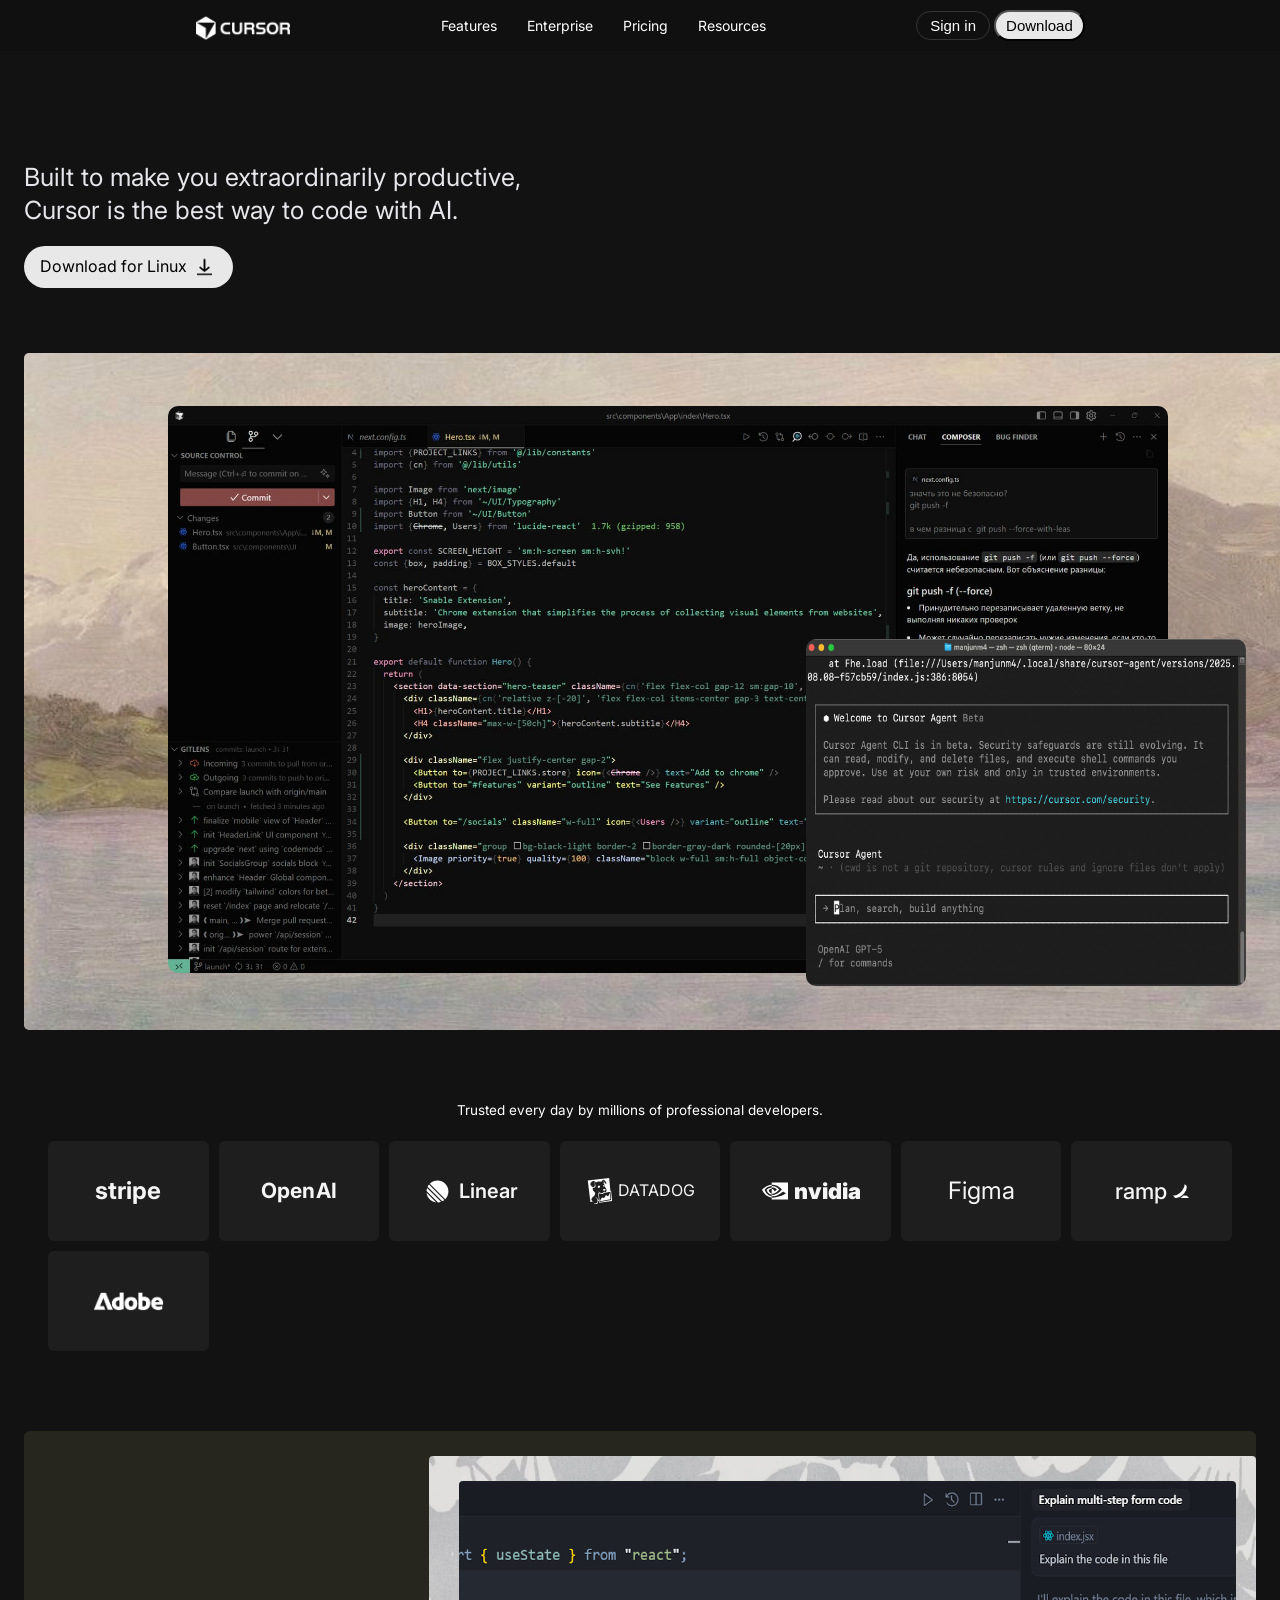
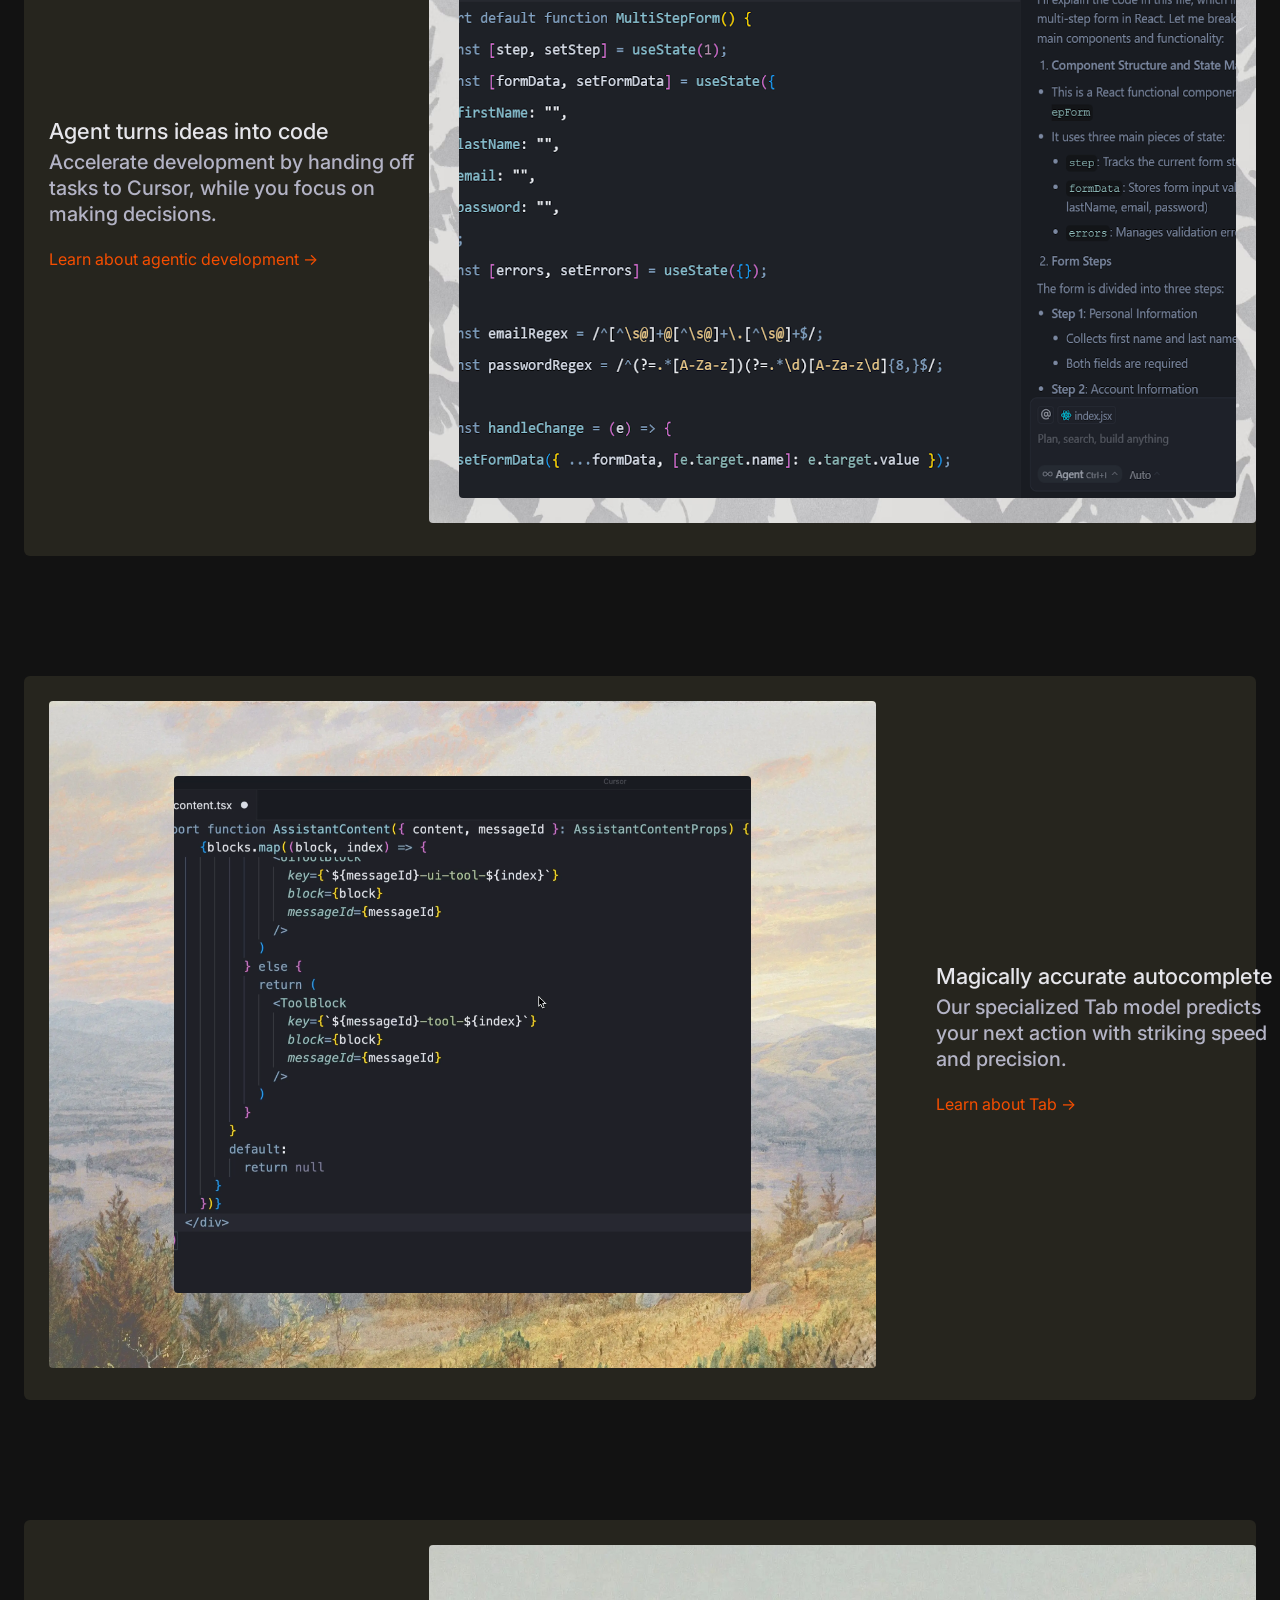
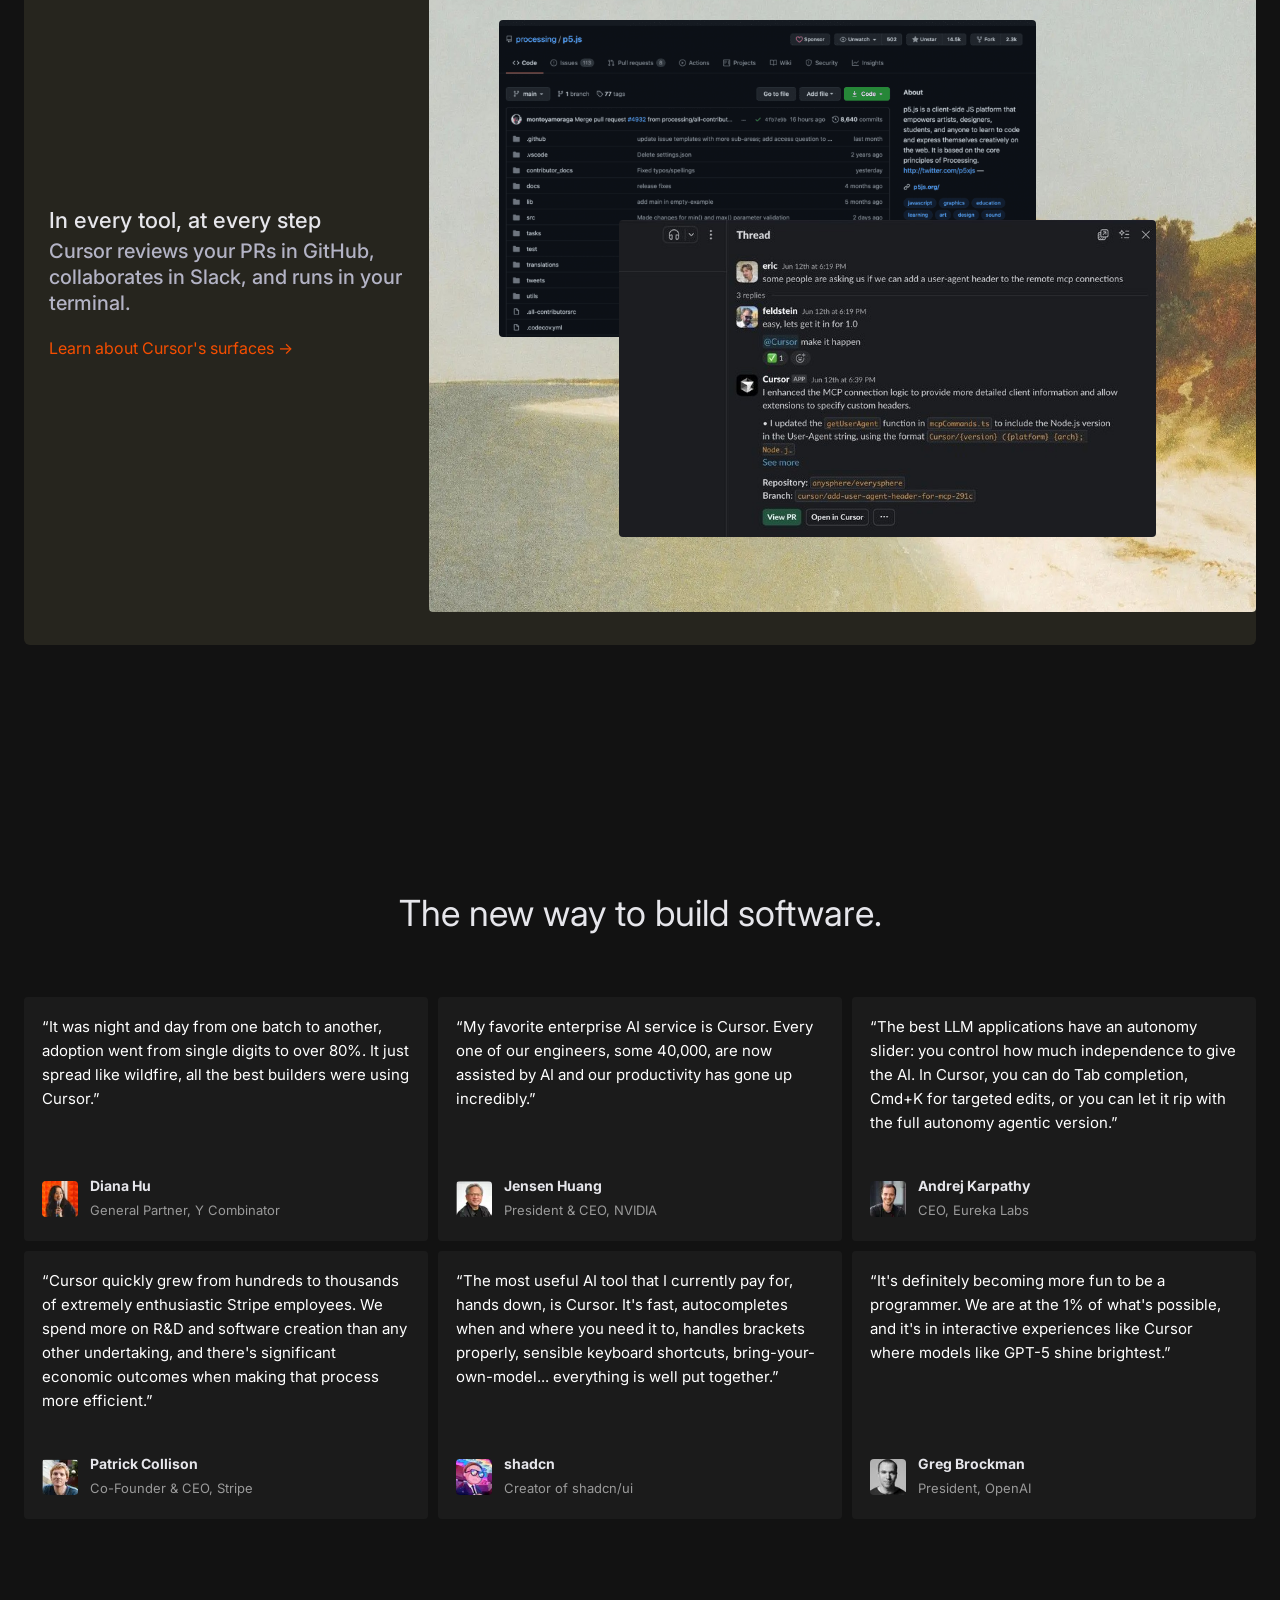
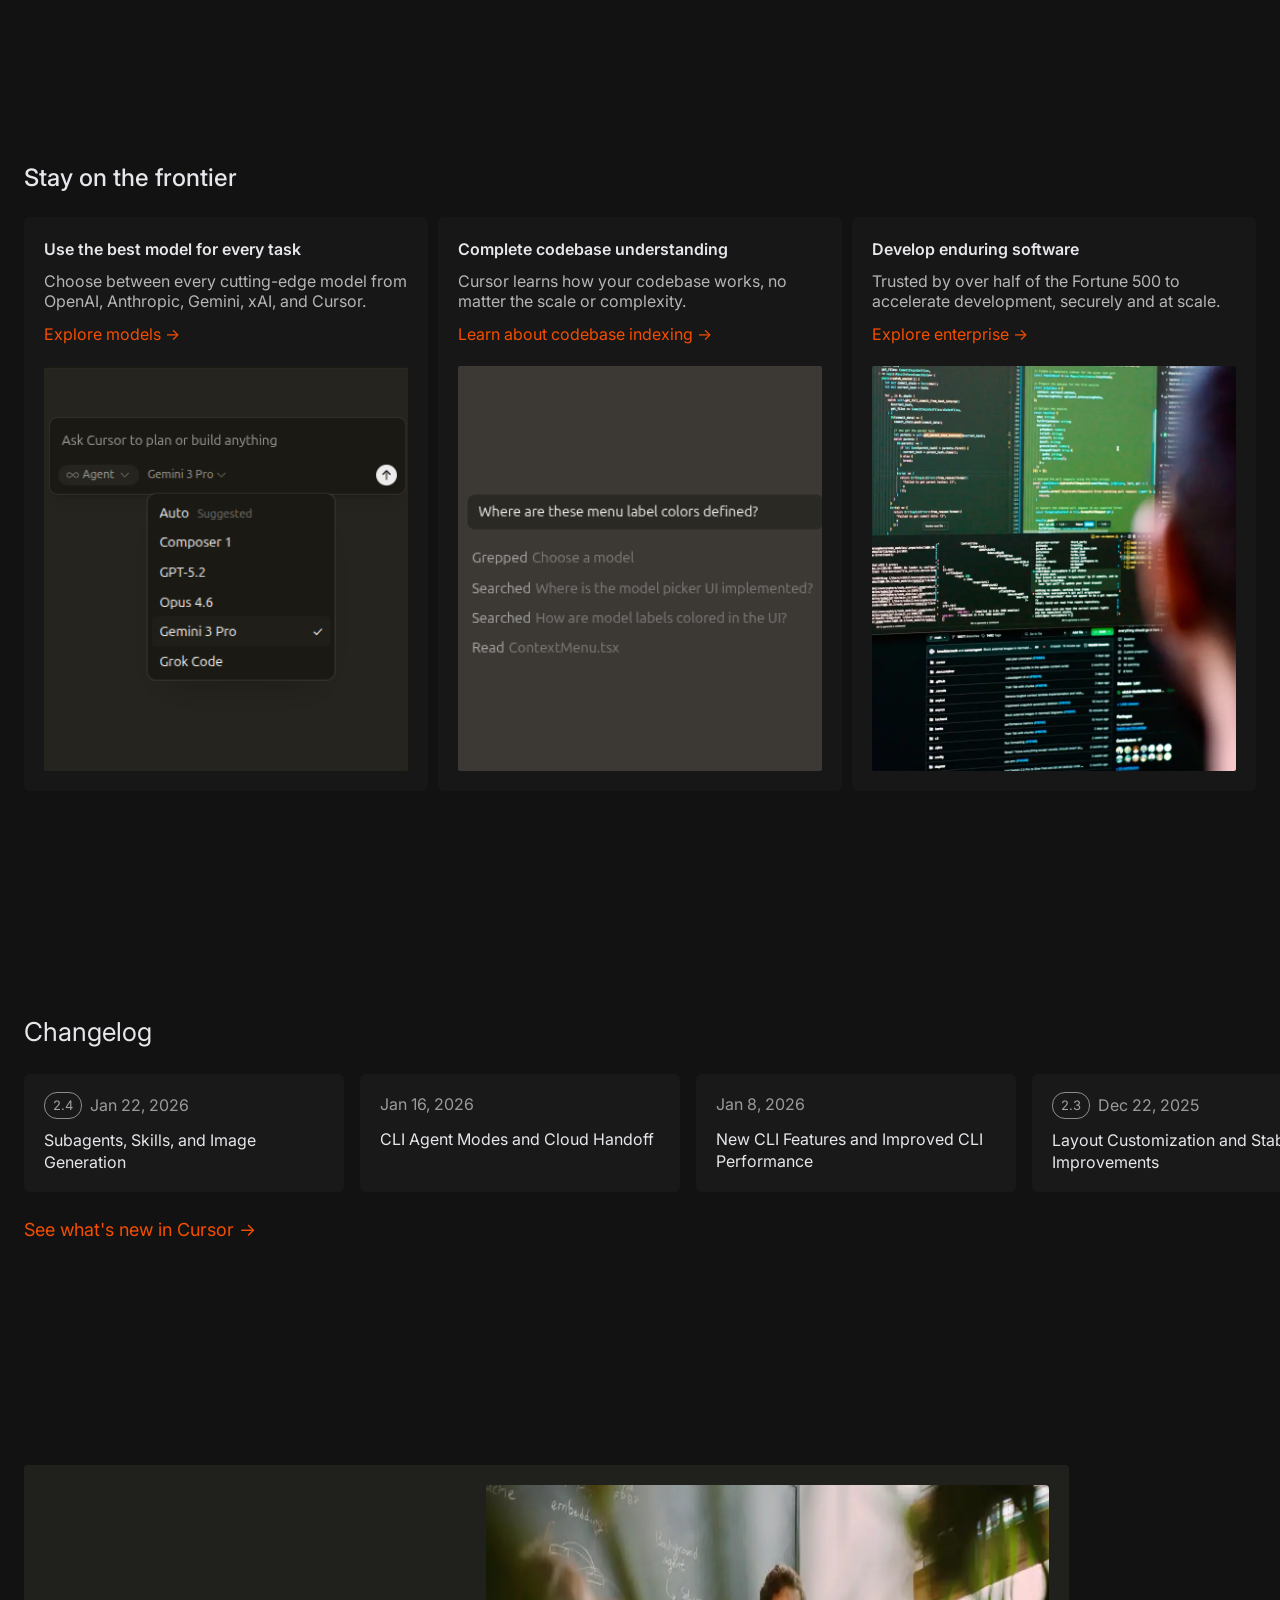
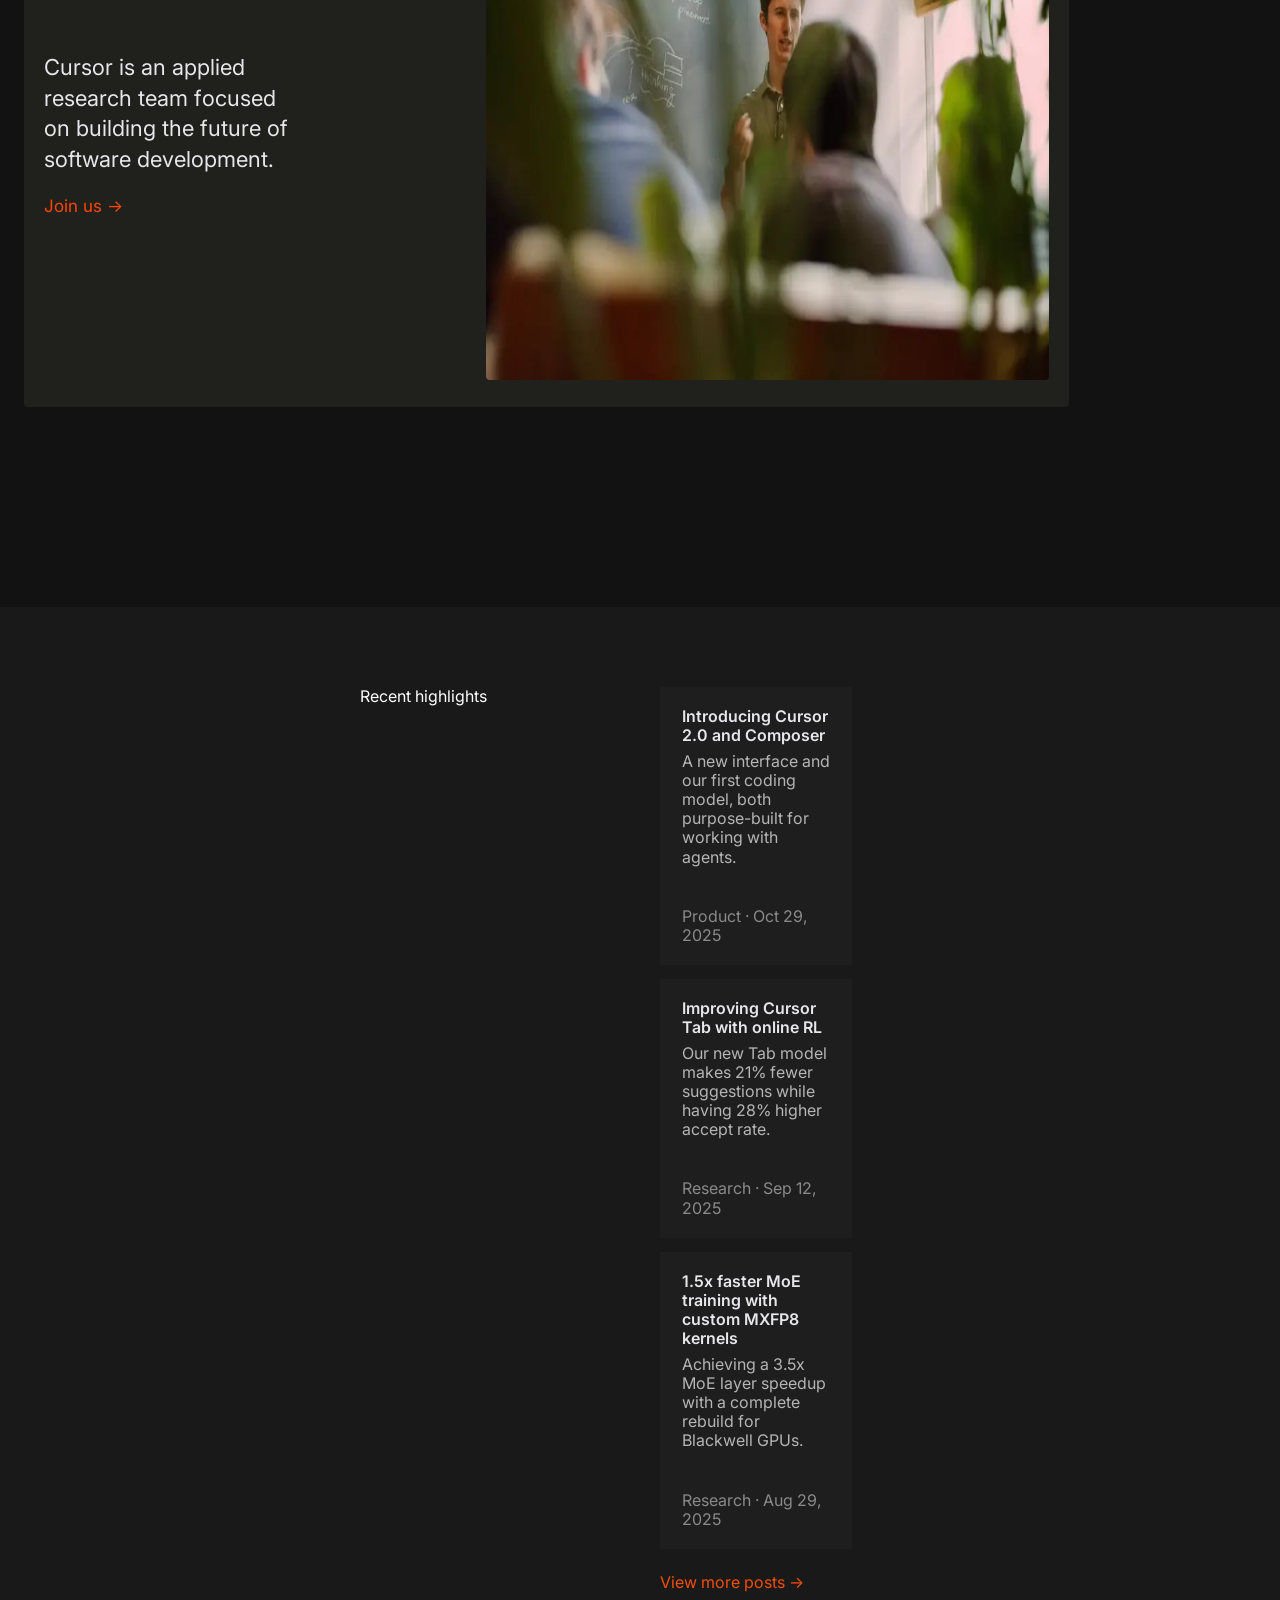
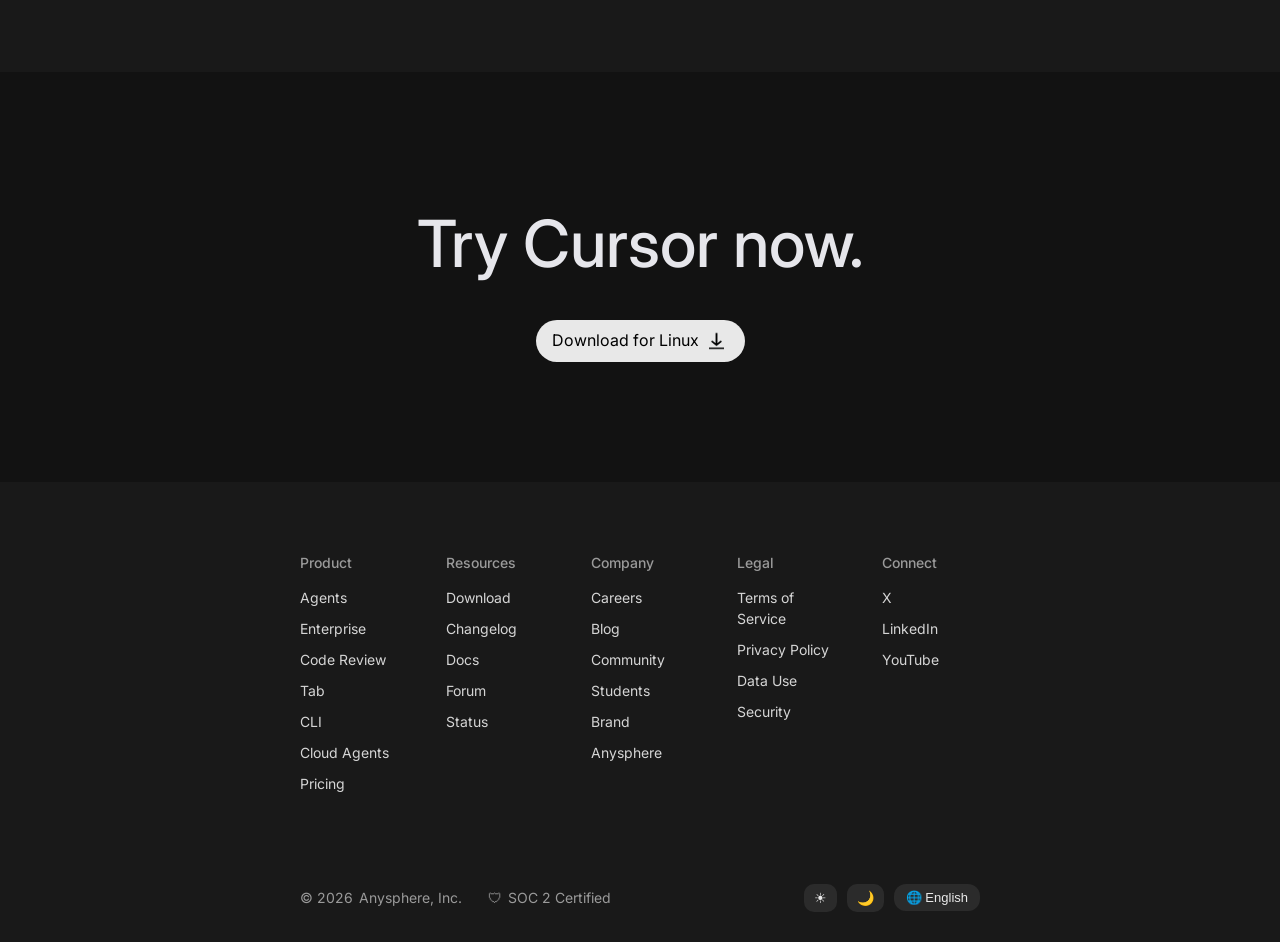
==== commit f0d454a8: "fixes some ui in cursor-ai-clone" ====
--- a/cursor-ai-clone/index.html
+++ b/cursor-ai-clone/index.html
@@ -7,7 +7,7 @@
     <link rel="stylesheet" href="style.css" />
     <link rel="preconnect" href="https://fonts.googleapis.com">
     <link rel="preconnect" href="https://fonts.gstatic.com" crossorigin>
-    <link rel="shortcut icon" href="./assets/cursor-icon.png" type="image/x-icon">
+    <link rel="shortcut icon" href="./assets/cursor_icon.png" type="image/x-icon">
     <link href="https://fonts.googleapis.com/css2?family=Inter:wght@300;400;500;600;700&display=swap" rel="stylesheet">
 </head>
 
@@ -18,8 +18,7 @@
 
         <nav class="nav">
             <div class="nav-left">
-                <img src="./assets/cursor-icon.png" alt="cursor-icon" class="nav-cursor-icon">
-                <h1 class="logo">CURSOR</h1>
+                <img src="./assets/Cursor_Logo.png" alt="cursor-icon" class="logo">
             </div>
             <div class="nav-center">
                 <ul class="nav-links">
@@ -42,8 +41,6 @@
     </header>
 
     <main>
-
-
         <!-- HERO -->
         <section class="hero">
             <article class="hero-text">
--- a/cursor-ai-clone/style.css
+++ b/cursor-ai-clone/style.css
@@ -6,7 +6,7 @@
 
 body {
   font-family: 'Inter', sans-serif;
-  background-color: rgba(6, 5, 3, 0.95);
+  background-color: #121212;
   color: #e6e6eb;
   line-height: 1.6;
   ::selection {
@@ -24,13 +24,13 @@
 header {
   position: sticky;
   top: 0%;
-  background-color: rgb(19, 19, 19);
+  background-color: #101010;
   z-index: 10;
 }
 
 .nav {
   margin: auto;
-  padding: 10px 115px 10px 115px;
+  padding: 10px 120px 10px 120px;
   display: flex;
   justify-content: space-around;
   align-items: center;
@@ -43,7 +43,7 @@
 }
 
 .logo {
-  font-size: 16px;
+  width: 95px;
   padding-top: 5px;
   cursor: pointer;
 }
@@ -279,14 +279,14 @@
   gap: 10px;
   align-items: center;
   margin-bottom: 120px;
-  background-color: rgba(255, 255, 255, 0.05);
+  background-color: #26251e;
   padding: 25px;
   border-radius: 6px;
   position: relative;
 }
 
 .feature:hover {
-  background-color: rgba(255, 255, 255, 0.06);
+  background-color: #28271f;
 }
 
 .feature h3 {
@@ -304,7 +304,7 @@
 }
 
 .feature a {
-  color: #ff4d00;
+  color: #f54e00;
 }
 
 .feature-section-image {
@@ -399,7 +399,7 @@
 
 /* Card */
 .testimonial-card {
-  background: rgba(255, 255, 255, 0.03);
+  background: rgba(255, 255, 255, 0.04);
   border-radius: 4px;
   padding: 18px;
   display: flex;
@@ -485,7 +485,7 @@
 /* Link */
 .frontier-link {
   font-size: 16px;
-  color: #ff4d00;
+  color: #f54e00;
   text-decoration: none;
   margin-bottom: 18px;
   width: fit-content;
@@ -582,7 +582,7 @@
 /* Link */
 .changelog-link {
   font-size: 18px;
-  color: #ff4d00;
+  color: #f54e00;
   text-decoration: none;
 }
 
@@ -604,8 +604,8 @@
   display: grid;
   grid-template-columns: 1fr 1.4fr;
   gap: 40px;
-  background: rgba(255, 255, 255, 0.02);
-  border-radius: 8px;
+  background: #20201d;
+  border-radius: 4px;
   padding: 20px;
 }
 
@@ -633,7 +633,7 @@
 }
 
 .careers-link:hover {
-  text-decoration: underline;
+  color: rgba(255, 77, 0, 0.6);
 }
 
 .careers-image img {
@@ -706,7 +706,7 @@
 .view-more {
   margin-top: 10px;
   font-size: 16px;
-  color: #ff4d00;
+  color: #f54e00;
   text-decoration: none;
   width: fit-content;
 }
